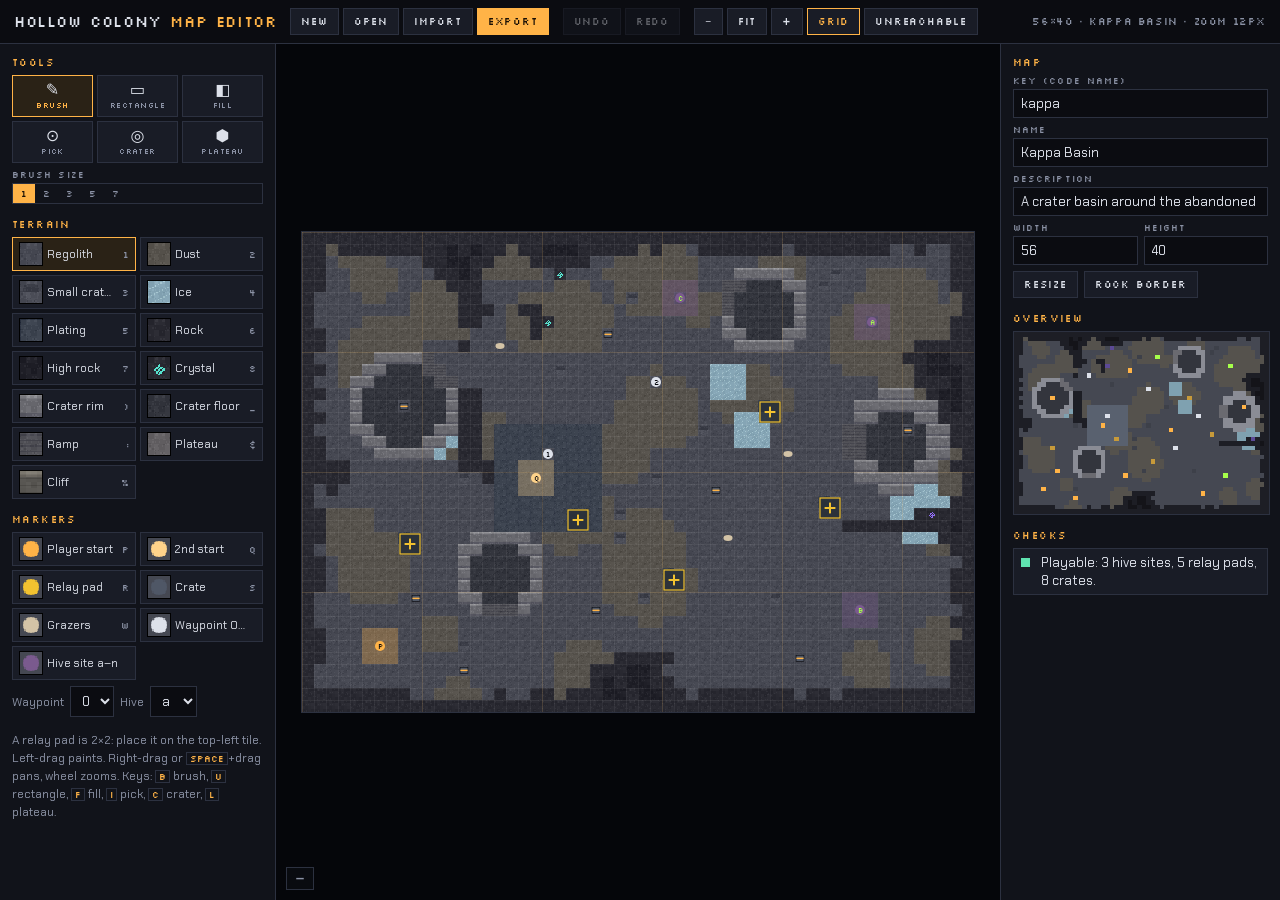
==== map-editor/index.html @ d07f7cce "Eerste commit" ====
<!doctype html>
<html lang="en">
<head>
<meta charset="utf-8">
<meta name="viewport" content="width=device-width, initial-scale=1">
<title>Hollow Colony Map Editor</title>
<link rel="preconnect" href="https://fonts.googleapis.com">
<link rel="stylesheet" href="https://fonts.googleapis.com/css2?family=Silkscreen:wght@400;700&family=Chakra+Petch:wght@400;500;600;700&display=swap">
<link rel="stylesheet" href="editor.css">
</head>
<body>
<div id="app">
  <header id="top">
    <h1>Hollow Colony <span>Map Editor</span></h1>
    <div class="grp">
      <button class="btn" type="button" id="b-new">New</button>
      <button class="btn" type="button" id="b-open">Open</button>
      <button class="btn" type="button" id="b-import">Import</button>
      <button class="btn primary" type="button" id="b-export">Export</button>
    </div>
    <div class="grp">
      <button class="btn" type="button" id="b-undo" title="Ctrl+Z">Undo</button>
      <button class="btn" type="button" id="b-redo" title="Ctrl+Y">Redo</button>
    </div>
    <div class="grp">
      <button class="btn" type="button" id="b-zout">−</button>
      <button class="btn" type="button" id="b-fit">Fit</button>
      <button class="btn" type="button" id="b-zin">+</button>
      <button class="btn on" type="button" id="b-grid">Grid</button>
      <button class="btn" type="button" id="b-reach">Unreachable</button>
    </div>
    <div class="spacer"></div>
    <span id="status">—</span>
  </header>
  <div id="main">
    <aside id="left">
      <div class="sec"><h2>Tools</h2><div class="tools" id="tools"></div>
        <div id="opt-brush" class="field"><span class="lbl">Brush size</span><div class="seg" id="brush-seg"></div></div>
        <div id="opt-stamp" class="field" hidden>
          <span class="lbl">Radius <b id="rad-val">5</b></span><input type="range" id="rad" min="3" max="12" value="5">
          <span class="lbl">Ramps</span><div class="seg" id="ramp-seg"></div>
        </div>
      </div>
      <div class="sec"><h2>Terrain</h2><div class="tiles" id="pal-terrain"></div></div>
      <div class="sec"><h2>Markers</h2><div class="tiles" id="pal-markers"></div>
        <div class="row"><label for="m-num">Waypoint</label><select id="m-num"></select><label for="m-hive">Hive</label><select id="m-hive"></select></div>
      </div>
      <p class="hint">A relay pad is 2×2: place it on the top-left tile. Left-drag paints. Right-drag or <kbd>Space</kbd>+drag pans, wheel zooms. Keys: <kbd>B</kbd> brush, <kbd>U</kbd> rectangle, <kbd>F</kbd> fill, <kbd>I</kbd> pick, <kbd>C</kbd> crater, <kbd>L</kbd> plateau.</p>
    </aside>
    <div id="stage"><canvas id="cv"></canvas><div id="hover">—</div></div>
    <aside id="right">
      <div class="sec"><h2>Map</h2>
        <div class="field"><label class="lbl" for="p-key">Key (code name)</label><input type="text" id="p-key" spellcheck="false"></div>
        <div class="field"><label class="lbl" for="p-name">Name</label><input type="text" id="p-name"></div>
        <div class="field"><label class="lbl" for="p-desc">Description</label><input type="text" id="p-desc"></div>
        <div class="two"><div class="field"><label class="lbl" for="p-w">Width</label><input type="number" id="p-w" min="24" max="140"></div><div class="field"><label class="lbl" for="p-h">Height</label><input type="number" id="p-h" min="20" max="140"></div></div>
        <div class="row"><button class="btn" type="button" id="b-resize">Resize</button><button class="btn" type="button" id="b-border">Rock border</button></div>
      </div>
      <div class="sec"><h2>Overview</h2><canvas id="mini"></canvas></div>
      <div class="sec"><h2>Checks</h2><div class="checks" id="checks"></div></div>
    </aside>
  </div>
</div>

<div class="modal" id="m-open" hidden><div class="sheet">
  <h3>Open a map</h3>
  <div class="lbl">Maps from the game</div><div class="list" id="open-game"></div>
  <div class="lbl">Your drafts (saved in this browser)</div><div class="list" id="open-drafts"></div>
  <div class="row"><button class="btn" type="button" data-close>Close</button></div>
</div></div>

<div class="modal" id="m-new" hidden><div class="sheet">
  <h3>New map</h3>
  <div class="two"><div class="field"><label class="lbl" for="n-w">Width (tiles)</label><input type="number" id="n-w" value="64" min="24" max="140"></div><div class="field"><label class="lbl" for="n-h">Height (tiles)</label><input type="number" id="n-h" value="44" min="20" max="140"></div></div>
  <div class="field"><span class="lbl">Start from</span><div class="seg" id="n-start"><button type="button" data-v="open" class="on">Open regolith</button><button type="button" data-v="caves">Random caves</button><button type="button" data-v="rock">Solid rock</button></div></div>
  <p class="hint">Every map needs a player start <kbd>P</kbd>. Hive sites are the letters a–n; in Skirmish every hive site becomes a hive.</p>
  <div class="row"><button class="btn primary" type="button" id="n-go">Create</button><button class="btn" type="button" data-close>Cancel</button></div>
</div></div>

<div class="modal" id="m-export" hidden><div class="sheet">
  <h3>Export</h3>
  <div class="field"><span class="lbl">1 · Map code: paste in the game under Skirmish → Load map code</span><textarea id="x-json" readonly spellcheck="false"></textarea>
    <div class="row"><button class="btn primary" type="button" id="x-copy-json">Copy map code</button></div></div>
  <div class="field"><span class="lbl">2 · Map file for the game: save as <code id="x-fname">js/content/maps/key.js</code></span><textarea id="x-code" readonly spellcheck="false"></textarea>
    <div class="row"><button class="btn" type="button" id="x-copy-code">Copy file</button><button class="btn" type="button" id="x-download">Download file</button></div>
    <p class="hint">Then add this line to <code>index.html</code> (with the other maps), and the same line with <code>../</code> before <code>js/</code> to <code>map-editor/index.html</code>:</p>
    <textarea id="x-tag" class="short" readonly spellcheck="false"></textarea></div>
  <div class="row"><button class="btn" type="button" id="x-draft">Save as draft</button><button class="btn" type="button" data-close>Close</button></div>
</div></div>

<div class="modal" id="m-import" hidden><div class="sheet">
  <h3>Import</h3>
  <p class="hint">Paste map code from this editor, a map file (<code>MAPS.key = { name, desc, layout:[…] }</code>), or just the rows of a layout.</p>
  <textarea id="i-text" spellcheck="false"></textarea>
  <div class="row"><button class="btn primary" type="button" id="i-go">Import</button><button class="btn" type="button" data-close>Cancel</button></div>
</div></div>

<div id="toast" hidden></div>

<!-- The game's maps: keep this list in step with the map lines in ../index.html -->
<script src="../js/content/maps/_maps.js"></script>
<script src="../js/content/maps/kappa.js"></script>
<script src="../js/content/maps/hollow.js"></script>
<script src="../js/content/maps/convoy.js"></script>
<script src="../js/content/maps/depths.js"></script>
<script src="../js/content/maps/high.js"></script>
<script src="../js/content/maps/maw.js"></script>
<script src="editor.js"></script>
</body>
</html>
---- map-editor/editor.css ----
/* Layout: three-column workbench — tool palette | map canvas | properties & checks. Deliberately single-theme (dark lunar night), same identity as the game. */
:root{
  --space:#07080c; --panel:#11131a; --panel-2:#191c26; --line:#2c3140; --ink:#dde1ea; --dim:#8b92a5;
  --corps:#ffb347; --swarm:#a6ff4a; --danger:#ff5a4f; --ok:#5fe3b0; --warn:#f2c230;
  --f-display:'Silkscreen','Courier New',monospace;
  --f-body:'Chakra Petch',system-ui,-apple-system,'Segoe UI',sans-serif;
  color-scheme:dark;
}
[hidden]{display:none!important;}
html,body{height:100%;}
body{background:var(--space);color:var(--ink);font-family:var(--f-body);font-size:13px;margin:0;overflow:hidden;}
button,input,select,textarea{font:inherit;color:inherit;}
.lbl{font-family:var(--f-display);font-size:9px;letter-spacing:.12em;color:var(--dim);text-transform:uppercase;}
#app{display:grid;grid-template-rows:auto minmax(0,1fr);height:100%;}
#top{display:flex;flex-wrap:wrap;align-items:center;gap:8px 14px;padding-block:8px;padding-left:max(14px,env(safe-area-inset-left,0px));padding-right:max(14px,env(safe-area-inset-right,0px));border-bottom:1px solid var(--line);background:#0b0c11;}
#top h1{margin:0;font-family:var(--f-display);font-weight:400;font-size:15px;letter-spacing:.04em;}
#top h1 span{color:var(--corps);}
.grp{display:flex;gap:4px;align-items:center;}
.btn{background:var(--panel-2);border:1px solid var(--line);padding:6px 10px;font-family:var(--f-display);font-size:10px;letter-spacing:.08em;cursor:pointer;white-space:nowrap;}
.btn:hover,.btn:focus-visible{border-color:var(--corps);outline:none;}
.btn.primary{background:var(--corps);color:#1a1006;border-color:var(--corps);}
.btn.on{border-color:var(--corps);color:var(--corps);}
.btn[disabled]{opacity:.4;cursor:default;}
.spacer{flex:1;}
#status{font-family:var(--f-display);font-size:10px;color:var(--dim);letter-spacing:.06em;font-variant-numeric:tabular-nums;}
#main{display:grid;grid-template-columns:276px minmax(0,1fr) 280px;min-height:0;}
aside{background:var(--panel);overflow:auto;padding:12px;display:grid;gap:14px;align-content:start;}
#left{border-right:1px solid var(--line);}
#right{border-left:1px solid var(--line);}
.sec{display:grid;gap:6px;}
.sec h2{margin:0;font-family:var(--f-display);font-weight:400;font-size:10px;letter-spacing:.14em;color:var(--corps);}
.tiles{display:grid;grid-template-columns:repeat(2,minmax(0,1fr));gap:4px;}
.tile{display:grid;grid-template-columns:22px minmax(0,1fr) auto;gap:6px;align-items:center;background:var(--panel-2);border:1px solid var(--line);padding:4px 6px;cursor:pointer;text-align:left;min-width:0;}
.tile:hover,.tile:focus-visible{border-color:var(--dim);outline:none;}
.tile.on{border-color:var(--corps);background:#2a2216;}
.tile canvas{width:22px;height:22px;image-rendering:pixelated;border:1px solid #000;}
.tile span{overflow:hidden;text-overflow:ellipsis;white-space:nowrap;font-size:11.5px;}
.tile kbd{font-family:var(--f-display);font-size:9px;color:var(--dim);}
.tools{display:grid;grid-template-columns:repeat(3,minmax(0,1fr));gap:4px;}
.tool{background:var(--panel-2);border:1px solid var(--line);padding:6px 4px;cursor:pointer;display:grid;justify-items:center;gap:2px;}
.tool b{font-size:16px;font-weight:400;line-height:1;}
.tool span{font-family:var(--f-display);font-size:8px;letter-spacing:.06em;color:var(--dim);}
.tool.on{border-color:var(--corps);background:#2a2216;}
.tool.on span{color:var(--corps);}
.tool:hover,.tool:focus-visible{border-color:var(--dim);outline:none;}
.row{display:flex;gap:6px;align-items:center;flex-wrap:wrap;}
.row label{color:var(--dim);font-size:12px;}
.seg{display:inline-flex;border:1px solid var(--line);}
.seg button{background:transparent;border:0;padding:4px 8px;font-family:var(--f-display);font-size:9px;cursor:pointer;color:var(--dim);}
.seg button.on{background:var(--corps);color:#1a1006;}
input[type=text],input[type=number],select,textarea{background:#0b0c11;border:1px solid var(--line);padding:5px 7px;min-width:0;}
input:focus-visible,select:focus-visible,textarea:focus-visible{outline:none;border-color:var(--corps);}
input[type=range]{accent-color:var(--corps);width:100%;}
.field{display:grid;gap:3px;}
.two{display:grid;grid-template-columns:1fr 1fr;gap:6px;}
#stage{position:relative;overflow:hidden;background:#05060a;cursor:crosshair;touch-action:none;}
#cv{position:absolute;inset:0;width:100%;height:100%;image-rendering:pixelated;display:block;}
#hover{position:absolute;left:10px;bottom:10px;background:rgba(11,12,17,.9);border:1px solid var(--line);padding:4px 8px;font-family:var(--f-display);font-size:10px;color:var(--dim);pointer-events:none;font-variant-numeric:tabular-nums;}
#mini{width:100%;image-rendering:pixelated;background:#000;border:1px solid var(--line);cursor:pointer;}
.checks{display:grid;gap:4px;}
.chk{display:grid;grid-template-columns:14px minmax(0,1fr);gap:6px;align-items:start;background:var(--panel-2);border:1px solid var(--line);padding:5px 7px;text-align:left;cursor:pointer;line-height:1.35;}
.chk i{width:9px;height:9px;margin-top:4px;}
.chk.err i{background:var(--danger);} .chk.warn i{background:var(--warn);} .chk.ok i{background:var(--ok);}
.chk.ok{cursor:default;}
.chk:hover{border-color:var(--dim);}
.hint{color:var(--dim);line-height:1.5;font-size:12px;margin:0;}
.hint kbd{font-family:var(--f-display);font-size:9px;color:var(--corps);border:1px solid var(--line);padding:0 3px;}
.modal{position:fixed;inset:0;background:rgba(5,6,10,.82);display:flex;align-items:center;justify-content:center;z-index:20;padding:16px;}
.sheet{background:var(--panel);border:1px solid var(--line);width:min(760px,100%);max-height:100%;overflow:auto;padding:18px 20px;display:grid;gap:12px;}
.sheet h3{margin:0;font-family:var(--f-display);font-weight:400;font-size:16px;}
.sheet textarea{width:100%;box-sizing:border-box;min-height:160px;font-family:ui-monospace,Menlo,Consolas,monospace;font-size:11px;line-height:1.3;resize:vertical;}
.list{display:grid;gap:4px;max-height:300px;overflow:auto;}
.item{display:grid;grid-template-columns:minmax(0,1fr) auto auto;gap:8px;align-items:center;background:var(--panel-2);border:1px solid var(--line);padding:6px 10px;}
.item b{font-family:var(--f-display);font-weight:400;font-size:12px;}
.item small{color:var(--dim);}
#toast{position:fixed;left:50%;bottom:20px;transform:translateX(-50%);background:var(--panel-2);border:1px solid var(--corps);padding:6px 14px;font-family:var(--f-display);font-size:10px;z-index:30;}
@media (max-width:980px){
  #main{grid-template-columns:200px minmax(0,1fr);}
  #right{display:none;}
}
@media (max-width:640px){
  #main{grid-template-columns:minmax(0,1fr);grid-template-rows:minmax(0,1fr) 220px;}
  #left{grid-row:2;border-right:0;border-top:1px solid var(--line);}
}
.sheet textarea.short{min-height:0;height:2.6em;}
.lbl code{text-transform:none;letter-spacing:0;}
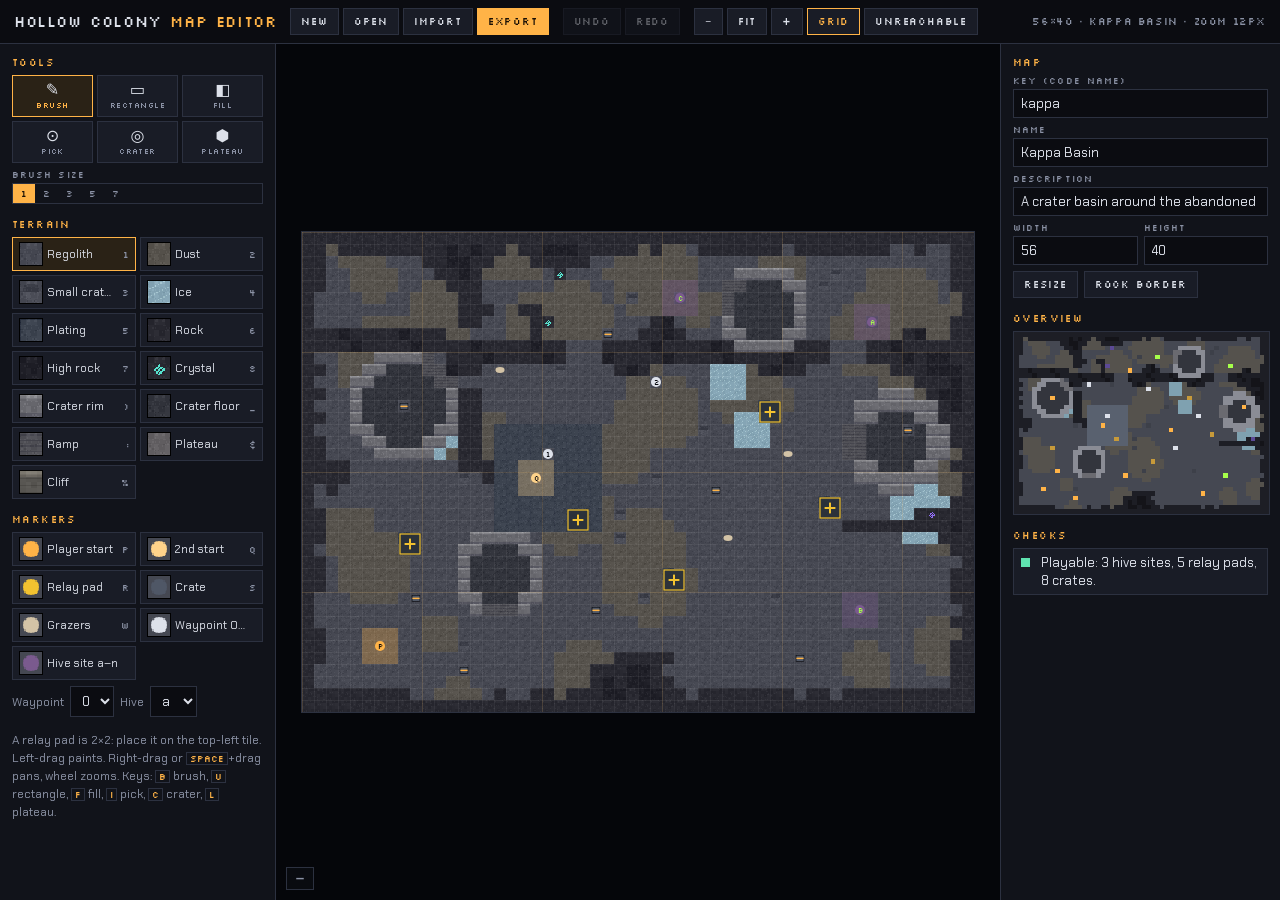
==== commit f16603c9: "campaign 1 aangepast" ====
--- a/map-editor/index.html
+++ b/map-editor/index.html
@@ -100,6 +100,7 @@
 <!-- The game's maps: keep this list in step with the map lines in ../index.html -->
 <script src="../js/content/maps/_maps.js"></script>
 <script src="../js/content/maps/kappa.js"></script>
+<script src="../js/content/maps/canyons.js"></script>
 <script src="../js/content/maps/hollow.js"></script>
 <script src="../js/content/maps/convoy.js"></script>
 <script src="../js/content/maps/depths.js"></script>
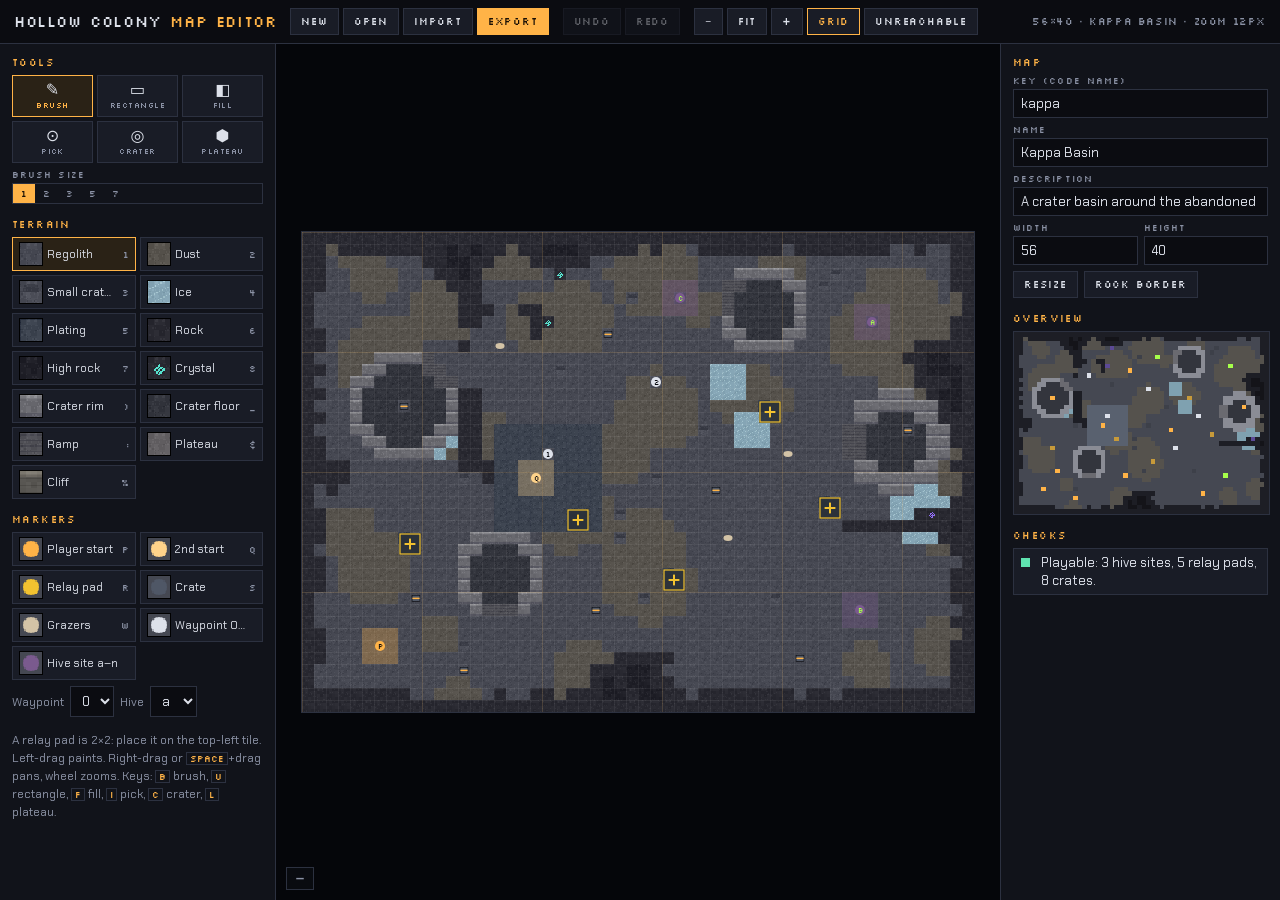
==== commit 4943e4c5: "copyright, Campagnescherm, swarm campaign" ====
--- a/map-editor/index.html
+++ b/map-editor/index.html
@@ -1,4 +1,5 @@
 <!doctype html>
+<!-- Hollow Colony map editor · © 2026 VonKirckhoff. All rights reserved. -->
 <html lang="en">
 <head>
 <meta charset="utf-8">
@@ -106,6 +107,7 @@
 <script src="../js/content/maps/depths.js"></script>
 <script src="../js/content/maps/high.js"></script>
 <script src="../js/content/maps/maw.js"></script>
+<script src="../js/content/maps/mare.js"></script>
 <script src="editor.js"></script>
 </body>
 </html>
